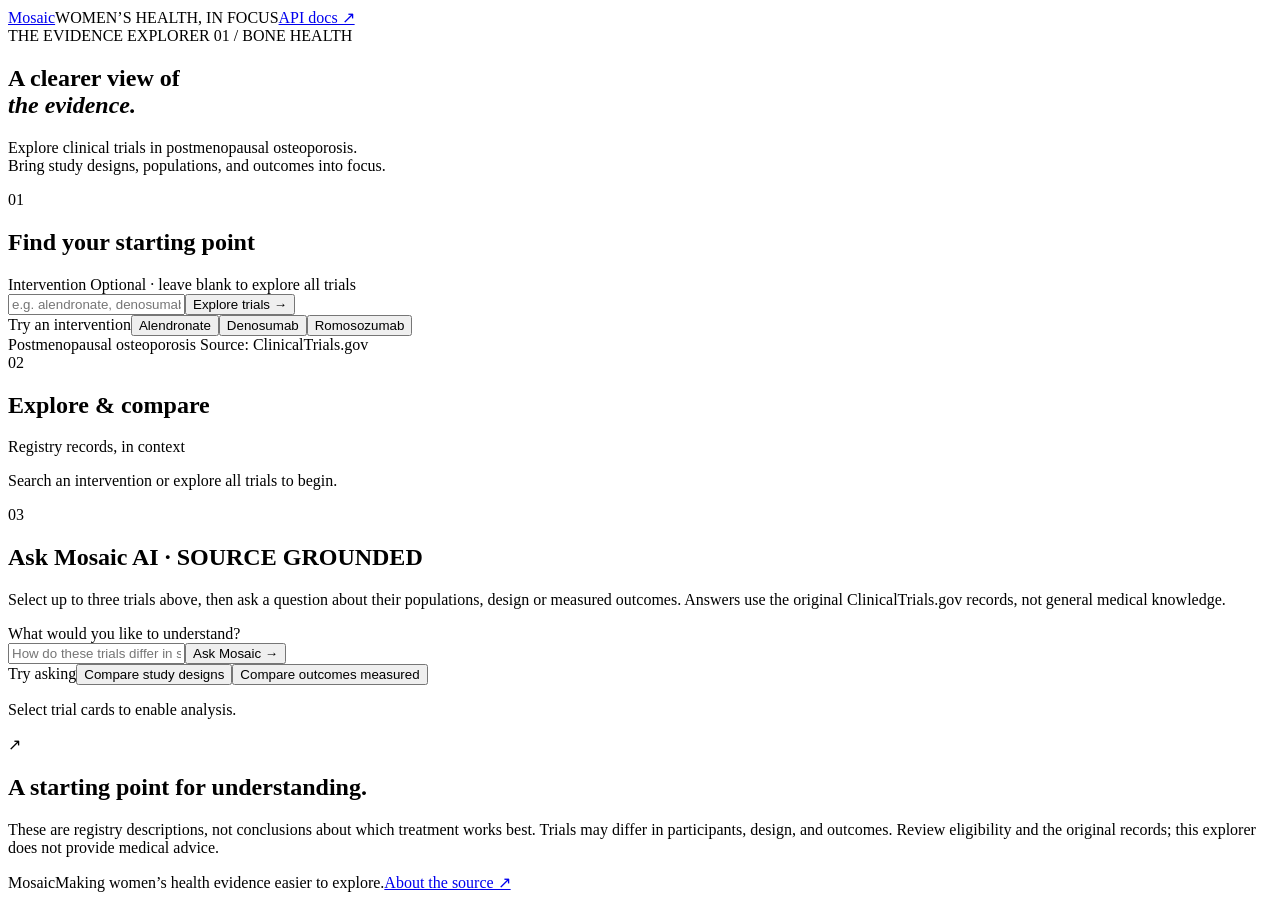
==== app/static/index.html @ 0501c287 "Connect grounded AI analysis in app/static/index.html" ====
<!doctype html>
<html lang="en">
<head>
<meta charset="utf-8"><meta name="viewport" content="width=device-width,initial-scale=1">
<title>Mosaic · Evidence explorer</title>
<link rel="stylesheet" href="/static/styles.css?v=3">
<script src="/static/app.js?v=3" defer></script>
</head>
<body>
<header><a class="brand" href="/" aria-label="Mosaic home"><span class="mark" aria-hidden="true"><i></i><i></i><i></i><i></i></span>Mosaic</a><span class="header-note">WOMEN’S HEALTH, IN FOCUS</span><a class="docs" href="/docs">API docs ↗</a></header>
<main>
<section class="intro"><div class="eyebrow">THE EVIDENCE EXPLORER <span>01 / BONE HEALTH</span></div><h1>A clearer view of<br><em>the evidence.</em></h1><p>Explore clinical trials in postmenopausal osteoporosis.<br class="desktop"> Bring study designs, populations, and outcomes into focus.</p></section>
<section class="search-panel" aria-labelledby="search-title"><div><span class="section-number">01</span><h2 id="search-title">Find your starting point</h2></div><form id="search-form"><label for="intervention">Intervention <span>Optional · leave blank to explore all trials</span></label><div class="search-row"><input id="intervention" name="intervention" maxlength="200" placeholder="e.g. alendronate, denosumab" autocomplete="off"><button type="submit" id="search-button">Explore trials <span aria-hidden="true">→</span></button></div></form><div class="suggestions"><span>Try an intervention</span><button type="button" data-query="alendronate">Alendronate</button><button type="button" data-query="denosumab">Denosumab</button><button type="button" data-query="romosozumab">Romosozumab</button></div><div class="scope"><span class="dot"></span>Postmenopausal osteoporosis <span>Source: ClinicalTrials.gov</span></div></section>
<section class="workspace" aria-labelledby="results-title"><div class="section-top"><div><span class="section-number">02</span><h2 id="results-title">Explore & compare</h2></div><span class="subtle">Registry records, in context</span></div><p id="status" role="status" aria-live="polite">Search an intervention or explore all trials to begin.</p><p id="error" role="alert" hidden></p><div id="results" class="results" aria-busy="false"></div><button id="load-more" class="secondary" hidden>Load more trials</button></section>
<section class="ai-panel" aria-labelledby="ask-title">
<div class="section-top"><div><span class="section-number">03</span><h2 id="ask-title">Ask Mosaic <span class="ai-label">AI · SOURCE GROUNDED</span></h2></div></div>
<p class="subtle">Select up to three trials above, then ask a question about their populations, design or measured outcomes. Answers use the original ClinicalTrials.gov records, not general medical knowledge.</p>
<form id="ai-form"><label for="ai-question">What would you like to understand?</label>
<div class="ai-input-row"><input id="ai-question" minlength="8" maxlength="500" placeholder="How do these trials differ in study design?" required><button type="submit" id="ai-submit">Ask Mosaic →</button></div></form>
<div class="ai-prompts"><span>Try asking</span><button type="button" data-ai-prompt="How do the selected trials differ in design and enrollment?">Compare study designs</button><button type="button" data-ai-prompt="What primary outcomes are measured, and over what time frames?">Compare outcomes measured</button></div>
<p id="ai-message" class="subtle" role="status" aria-live="polite">Select trial cards to enable analysis.</p>
<div id="ai-answer" class="ai-answer" hidden><h3>Evidence-grounded answer</h3><p id="ai-answer-text"></p><div id="ai-sources"></div><p class="ai-disclaimer">AI-generated registry interpretation; not treatment advice, independently verified clinical evidence, or a systematic review.</p></div>
</section>
<section id="comparison" hidden aria-labelledby="compare-title"><div class="section-top"><div><span class="section-number">04</span><h2 id="compare-title">Side by side</h2></div><button id="clear" class="text-button">Clear selection</button></div><p class="subtle">Read across to inspect differences. Selection order is not a ranking.</p><div class="table-scroll" tabindex="0" role="region" aria-label="Trial comparison table"><table id="comparison-table"></table></div></section>
<aside class="evidence-note"><span aria-hidden="true">↗</span><div><h2>A starting point for understanding.</h2><p>These are registry descriptions, not conclusions about which treatment works best. Trials may differ in participants, design, and outcomes. Review eligibility and the original records; this explorer does not provide medical advice.</p></div></aside>
</main><footer><span class="brand-small">Mosaic</span><span>Making women’s health evidence easier to explore.</span><a href="https://clinicaltrials.gov" target="_blank" rel="noopener noreferrer">About the source ↗</a></footer>
</body></html>
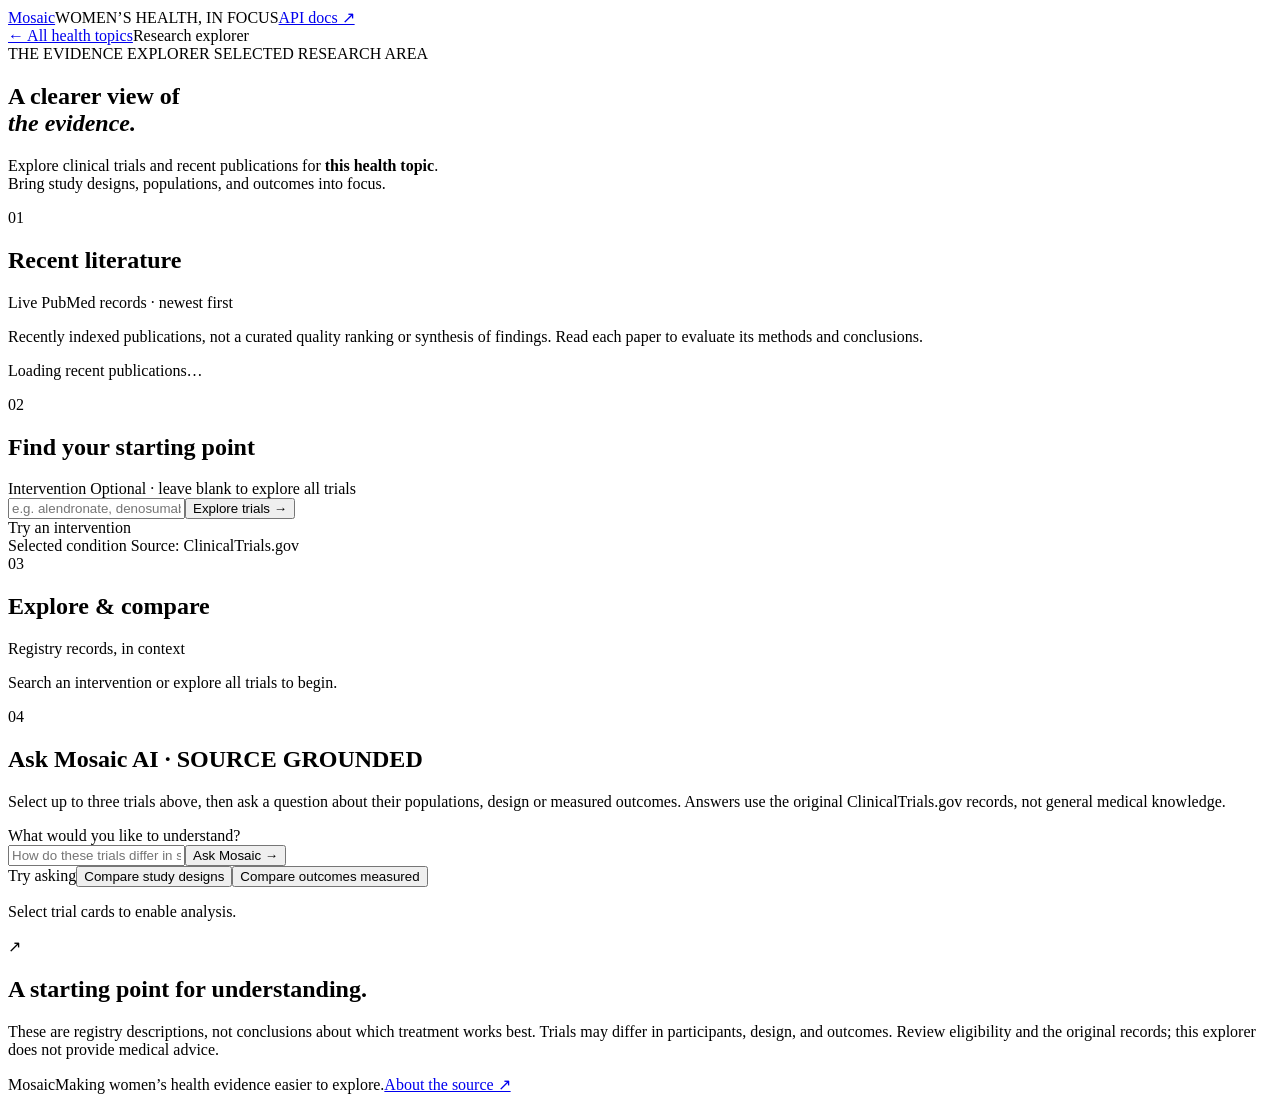
==== commit ae615ac0: "Add live PubMed literature section and reusable topic explorer shell" ====
--- a/app/static/index.html
+++ b/app/static/index.html
@@ -2,18 +2,18 @@
 <html lang="en">
 <head>
 <meta charset="utf-8"><meta name="viewport" content="width=device-width,initial-scale=1">
-<title>Mosaic · Evidence explorer</title>
-<link rel="stylesheet" href="/static/styles.css?v=3">
-<script src="/static/app.js?v=3" defer></script>
+<title>Mosaic · Research explorer</title>
+<link rel="stylesheet" href="/static/styles.css?v=4">
+<script src="/static/app.js?v=4" defer></script>
 </head>
 <body>
 <header><a class="brand" href="/" aria-label="Mosaic home"><span class="mark" aria-hidden="true"><i></i><i></i><i></i><i></i></span>Mosaic</a><span class="header-note">WOMEN’S HEALTH, IN FOCUS</span><a class="docs" href="/docs">API docs ↗</a></header>
-<main>
-<section class="intro"><div class="eyebrow">THE EVIDENCE EXPLORER <span>01 / BONE HEALTH</span></div><h1>A clearer view of<br><em>the evidence.</em></h1><p>Explore clinical trials in postmenopausal osteoporosis.<br class="desktop"> Bring study designs, populations, and outcomes into focus.</p></section>
-<section class="search-panel" aria-labelledby="search-title"><div><span class="section-number">01</span><h2 id="search-title">Find your starting point</h2></div><form id="search-form"><label for="intervention">Intervention <span>Optional · leave blank to explore all trials</span></label><div class="search-row"><input id="intervention" name="intervention" maxlength="200" placeholder="e.g. alendronate, denosumab" autocomplete="off"><button type="submit" id="search-button">Explore trials <span aria-hidden="true">→</span></button></div></form><div class="suggestions"><span>Try an intervention</span><button type="button" data-query="alendronate">Alendronate</button><button type="button" data-query="denosumab">Denosumab</button><button type="button" data-query="romosozumab">Romosozumab</button></div><div class="scope"><span class="dot"></span>Postmenopausal osteoporosis <span>Source: ClinicalTrials.gov</span></div></section>
-<section class="workspace" aria-labelledby="results-title"><div class="section-top"><div><span class="section-number">02</span><h2 id="results-title">Explore & compare</h2></div><span class="subtle">Registry records, in context</span></div><p id="status" role="status" aria-live="polite">Search an intervention or explore all trials to begin.</p><p id="error" role="alert" hidden></p><div id="results" class="results" aria-busy="false"></div><button id="load-more" class="secondary" hidden>Load more trials</button></section>
+<main><nav class="crumb"><a href="/">← All health topics</a><span id="topic-crumb">Research explorer</span></nav>
+<section class="intro"><div class="eyebrow">THE EVIDENCE EXPLORER <span id="topic-label">SELECTED RESEARCH AREA</span></div><h1>A clearer view of<br><em>the evidence.</em></h1><p>Explore clinical trials and recent publications for <strong id="topic-description">this health topic</strong>.<br class="desktop"> Bring study designs, populations, and outcomes into focus.</p></section>
+<section class="literature-panel" aria-labelledby="literature-title"><div class="section-top"><div><span class="section-number">01</span><h2 id="literature-title">Recent literature</h2></div><span class="subtle">Live PubMed records · newest first</span></div><p class="subtle">Recently indexed publications, not a curated quality ranking or synthesis of findings. Read each paper to evaluate its methods and conclusions.</p><p id="literature-status" role="status" aria-live="polite">Loading recent publications…</p><div id="literature-list" class="literature-list"></div></section><section class="search-panel" aria-labelledby="search-title"><div><span class="section-number">02</span><h2 id="search-title">Find your starting point</h2></div><form id="search-form"><label for="intervention">Intervention <span>Optional · leave blank to explore all trials</span></label><div class="search-row"><input id="intervention" name="intervention" maxlength="200" placeholder="e.g. alendronate, denosumab" autocomplete="off"><button type="submit" id="search-button">Explore trials <span aria-hidden="true">→</span></button></div></form><div class="suggestions"><span>Try an intervention</span><span id="topic-suggestions"></span></div><div class="scope"><span class="dot"></span><span id="scope-condition">Selected condition</span> <span>Source: ClinicalTrials.gov</span></div></section>
+<section class="workspace" aria-labelledby="results-title"><div class="section-top"><div><span class="section-number">03</span><h2 id="results-title">Explore & compare</h2></div><span class="subtle">Registry records, in context</span></div><p id="status" role="status" aria-live="polite">Search an intervention or explore all trials to begin.</p><p id="error" role="alert" hidden></p><div id="results" class="results" aria-busy="false"></div><button id="load-more" class="secondary" hidden>Load more trials</button></section>
 <section class="ai-panel" aria-labelledby="ask-title">
-<div class="section-top"><div><span class="section-number">03</span><h2 id="ask-title">Ask Mosaic <span class="ai-label">AI · SOURCE GROUNDED</span></h2></div></div>
+<div class="section-top"><div><span class="section-number">04</span><h2 id="ask-title">Ask Mosaic <span class="ai-label">AI · SOURCE GROUNDED</span></h2></div></div>
 <p class="subtle">Select up to three trials above, then ask a question about their populations, design or measured outcomes. Answers use the original ClinicalTrials.gov records, not general medical knowledge.</p>
 <form id="ai-form"><label for="ai-question">What would you like to understand?</label>
 <div class="ai-input-row"><input id="ai-question" minlength="8" maxlength="500" placeholder="How do these trials differ in study design?" required><button type="submit" id="ai-submit">Ask Mosaic →</button></div></form>
@@ -21,7 +21,7 @@
 <p id="ai-message" class="subtle" role="status" aria-live="polite">Select trial cards to enable analysis.</p>
 <div id="ai-answer" class="ai-answer" hidden><h3>Evidence-grounded answer</h3><p id="ai-answer-text"></p><div id="ai-sources"></div><p class="ai-disclaimer">AI-generated registry interpretation; not treatment advice, independently verified clinical evidence, or a systematic review.</p></div>
 </section>
-<section id="comparison" hidden aria-labelledby="compare-title"><div class="section-top"><div><span class="section-number">04</span><h2 id="compare-title">Side by side</h2></div><button id="clear" class="text-button">Clear selection</button></div><p class="subtle">Read across to inspect differences. Selection order is not a ranking.</p><div class="table-scroll" tabindex="0" role="region" aria-label="Trial comparison table"><table id="comparison-table"></table></div></section>
+<section id="comparison" hidden aria-labelledby="compare-title"><div class="section-top"><div><span class="section-number">05</span><h2 id="compare-title">Side by side</h2></div><button id="clear" class="text-button">Clear selection</button></div><p class="subtle">Read across to inspect differences. Selection order is not a ranking.</p><div class="table-scroll" tabindex="0" role="region" aria-label="Trial comparison table"><table id="comparison-table"></table></div></section>
 <aside class="evidence-note"><span aria-hidden="true">↗</span><div><h2>A starting point for understanding.</h2><p>These are registry descriptions, not conclusions about which treatment works best. Trials may differ in participants, design, and outcomes. Review eligibility and the original records; this explorer does not provide medical advice.</p></div></aside>
 </main><footer><span class="brand-small">Mosaic</span><span>Making women’s health evidence easier to explore.</span><a href="https://clinicaltrials.gov" target="_blank" rel="noopener noreferrer">About the source ↗</a></footer>
 </body></html>
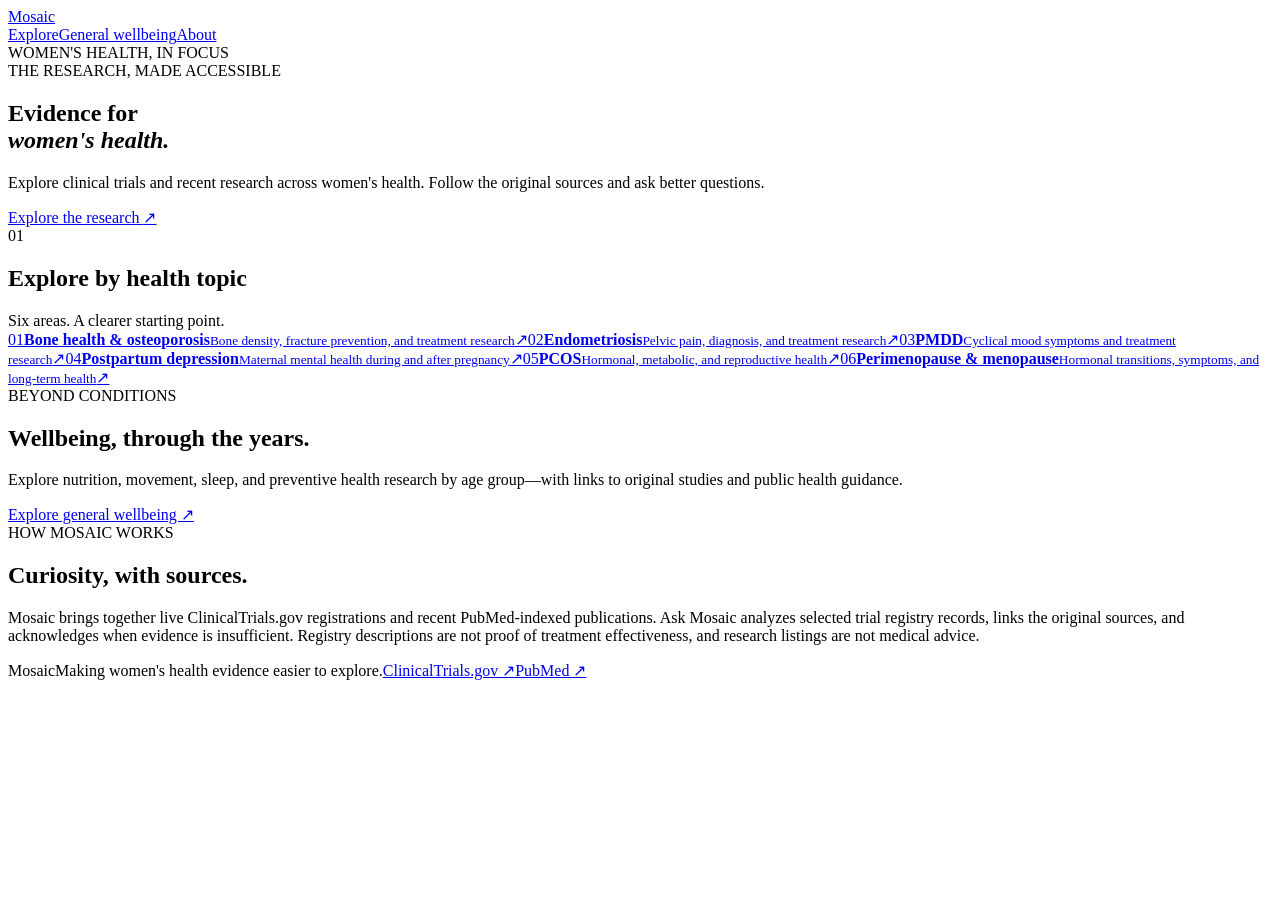
==== commit 49e7688b: "Build editorial six-topic women's health landing page" ====
--- a/app/static/index.html
+++ b/app/static/index.html
@@ -1,27 +1 @@
-<!doctype html>
-<html lang="en">
-<head>
-<meta charset="utf-8"><meta name="viewport" content="width=device-width,initial-scale=1">
-<title>Mosaic · Research explorer</title>
-<link rel="stylesheet" href="/static/styles.css?v=4">
-<script src="/static/app.js?v=4" defer></script>
-</head>
-<body>
-<header><a class="brand" href="/" aria-label="Mosaic home"><span class="mark" aria-hidden="true"><i></i><i></i><i></i><i></i></span>Mosaic</a><span class="header-note">WOMEN’S HEALTH, IN FOCUS</span><a class="docs" href="/docs">API docs ↗</a></header>
-<main><nav class="crumb"><a href="/">← All health topics</a><span id="topic-crumb">Research explorer</span></nav>
-<section class="intro"><div class="eyebrow">THE EVIDENCE EXPLORER <span id="topic-label">SELECTED RESEARCH AREA</span></div><h1>A clearer view of<br><em>the evidence.</em></h1><p>Explore clinical trials and recent publications for <strong id="topic-description">this health topic</strong>.<br class="desktop"> Bring study designs, populations, and outcomes into focus.</p></section>
-<section class="literature-panel" aria-labelledby="literature-title"><div class="section-top"><div><span class="section-number">01</span><h2 id="literature-title">Recent literature</h2></div><span class="subtle">Live PubMed records · newest first</span></div><p class="subtle">Recently indexed publications, not a curated quality ranking or synthesis of findings. Read each paper to evaluate its methods and conclusions.</p><p id="literature-status" role="status" aria-live="polite">Loading recent publications…</p><div id="literature-list" class="literature-list"></div></section><section class="search-panel" aria-labelledby="search-title"><div><span class="section-number">02</span><h2 id="search-title">Find your starting point</h2></div><form id="search-form"><label for="intervention">Intervention <span>Optional · leave blank to explore all trials</span></label><div class="search-row"><input id="intervention" name="intervention" maxlength="200" placeholder="e.g. alendronate, denosumab" autocomplete="off"><button type="submit" id="search-button">Explore trials <span aria-hidden="true">→</span></button></div></form><div class="suggestions"><span>Try an intervention</span><span id="topic-suggestions"></span></div><div class="scope"><span class="dot"></span><span id="scope-condition">Selected condition</span> <span>Source: ClinicalTrials.gov</span></div></section>
-<section class="workspace" aria-labelledby="results-title"><div class="section-top"><div><span class="section-number">03</span><h2 id="results-title">Explore & compare</h2></div><span class="subtle">Registry records, in context</span></div><p id="status" role="status" aria-live="polite">Search an intervention or explore all trials to begin.</p><p id="error" role="alert" hidden></p><div id="results" class="results" aria-busy="false"></div><button id="load-more" class="secondary" hidden>Load more trials</button></section>
-<section class="ai-panel" aria-labelledby="ask-title">
-<div class="section-top"><div><span class="section-number">04</span><h2 id="ask-title">Ask Mosaic <span class="ai-label">AI · SOURCE GROUNDED</span></h2></div></div>
-<p class="subtle">Select up to three trials above, then ask a question about their populations, design or measured outcomes. Answers use the original ClinicalTrials.gov records, not general medical knowledge.</p>
-<form id="ai-form"><label for="ai-question">What would you like to understand?</label>
-<div class="ai-input-row"><input id="ai-question" minlength="8" maxlength="500" placeholder="How do these trials differ in study design?" required><button type="submit" id="ai-submit">Ask Mosaic →</button></div></form>
-<div class="ai-prompts"><span>Try asking</span><button type="button" data-ai-prompt="How do the selected trials differ in design and enrollment?">Compare study designs</button><button type="button" data-ai-prompt="What primary outcomes are measured, and over what time frames?">Compare outcomes measured</button></div>
-<p id="ai-message" class="subtle" role="status" aria-live="polite">Select trial cards to enable analysis.</p>
-<div id="ai-answer" class="ai-answer" hidden><h3>Evidence-grounded answer</h3><p id="ai-answer-text"></p><div id="ai-sources"></div><p class="ai-disclaimer">AI-generated registry interpretation; not treatment advice, independently verified clinical evidence, or a systematic review.</p></div>
-</section>
-<section id="comparison" hidden aria-labelledby="compare-title"><div class="section-top"><div><span class="section-number">05</span><h2 id="compare-title">Side by side</h2></div><button id="clear" class="text-button">Clear selection</button></div><p class="subtle">Read across to inspect differences. Selection order is not a ranking.</p><div class="table-scroll" tabindex="0" role="region" aria-label="Trial comparison table"><table id="comparison-table"></table></div></section>
-<aside class="evidence-note"><span aria-hidden="true">↗</span><div><h2>A starting point for understanding.</h2><p>These are registry descriptions, not conclusions about which treatment works best. Trials may differ in participants, design, and outcomes. Review eligibility and the original records; this explorer does not provide medical advice.</p></div></aside>
-</main><footer><span class="brand-small">Mosaic</span><span>Making women’s health evidence easier to explore.</span><a href="https://clinicaltrials.gov" target="_blank" rel="noopener noreferrer">About the source ↗</a></footer>
-</body></html>
+<!doctype html><html lang="en"><head><meta charset="utf-8"><meta name="viewport" content="width=device-width,initial-scale=1"><title>Mosaic · Women's health evidence</title><link rel="stylesheet" href="/static/styles.css?v=5"><link rel="stylesheet" href="/static/hub.css?v=5"></head><body class="hub-page"><header><a class="brand" href="/" aria-label="Mosaic home">Mosaic</a><nav aria-label="Main navigation"><a href="#explore">Explore</a><a href="/wellbeing">General wellbeing</a><a href="#about">About</a></nav><span class="header-note">WOMEN'S HEALTH, IN FOCUS</span></header><main class="hub-main"><section class="hub-hero"><span class="kicker">THE RESEARCH, MADE ACCESSIBLE</span><h1>Evidence for<br><em>women's health.</em></h1><p>Explore clinical trials and recent research across women's health. Follow the original sources and ask better questions.</p><a class="hero-link" href="#explore">Explore the research <span aria-hidden="true">↗</span></a></section><section id="explore" class="hub-topics"><div class="section-top"><div><span class="section-number">01</span><h2>Explore by health topic</h2></div><span class="subtle">Six areas. A clearer starting point.</span></div><div class="topic-grid"><a class="topic-tile sage" href="/explore/bone-health"><span class="tile-art"><span class="tile-number">01</span><span class="art-lines"></span></span><span class="tile-copy"><strong>Bone health & osteoporosis</strong><small>Bone density, fracture prevention, and treatment research</small><span class="tile-arrow">↗</span></span></a><a class="topic-tile coral" href="/explore/endometriosis"><span class="tile-art"><span class="tile-number">02</span><span class="art-lines"></span></span><span class="tile-copy"><strong>Endometriosis</strong><small>Pelvic pain, diagnosis, and treatment research</small><span class="tile-arrow">↗</span></span></a><a class="topic-tile lilac" href="/explore/pmdd"><span class="tile-art"><span class="tile-number">03</span><span class="art-lines"></span></span><span class="tile-copy"><strong>PMDD</strong><small>Cyclical mood symptoms and treatment research</small><span class="tile-arrow">↗</span></span></a><a class="topic-tile blue" href="/explore/postpartum-depression"><span class="tile-art"><span class="tile-number">04</span><span class="art-lines"></span></span><span class="tile-copy"><strong>Postpartum depression</strong><small>Maternal mental health during and after pregnancy</small><span class="tile-arrow">↗</span></span></a><a class="topic-tile mint" href="/explore/pcos"><span class="tile-art"><span class="tile-number">05</span><span class="art-lines"></span></span><span class="tile-copy"><strong>PCOS</strong><small>Hormonal, metabolic, and reproductive health</small><span class="tile-arrow">↗</span></span></a><a class="topic-tile gold" href="/explore/menopause"><span class="tile-art"><span class="tile-number">06</span><span class="art-lines"></span></span><span class="tile-copy"><strong>Perimenopause & menopause</strong><small>Hormonal transitions, symptoms, and long-term health</small><span class="tile-arrow">↗</span></span></a></div></section><section class="wellbeing-feature"><span class="kicker">BEYOND CONDITIONS</span><h2>Wellbeing, through the years.</h2><p>Explore nutrition, movement, sleep, and preventive health research by age group—with links to original studies and public health guidance.</p><a class="hero-link" href="/wellbeing">Explore general wellbeing ↗</a></section><section id="about" class="hub-about"><span class="kicker">HOW MOSAIC WORKS</span><h2>Curiosity, with sources.</h2><p>Mosaic brings together live ClinicalTrials.gov registrations and recent PubMed-indexed publications. Ask Mosaic analyzes selected trial registry records, links the original sources, and acknowledges when evidence is insufficient. Registry descriptions are not proof of treatment effectiveness, and research listings are not medical advice.</p></section></main><footer><span class="brand-small">Mosaic</span><span>Making women's health evidence easier to explore.</span><a href="https://clinicaltrials.gov" target="_blank" rel="noopener noreferrer">ClinicalTrials.gov ↗</a><a href="https://pubmed.ncbi.nlm.nih.gov" target="_blank" rel="noopener noreferrer">PubMed ↗</a></footer></body></html>
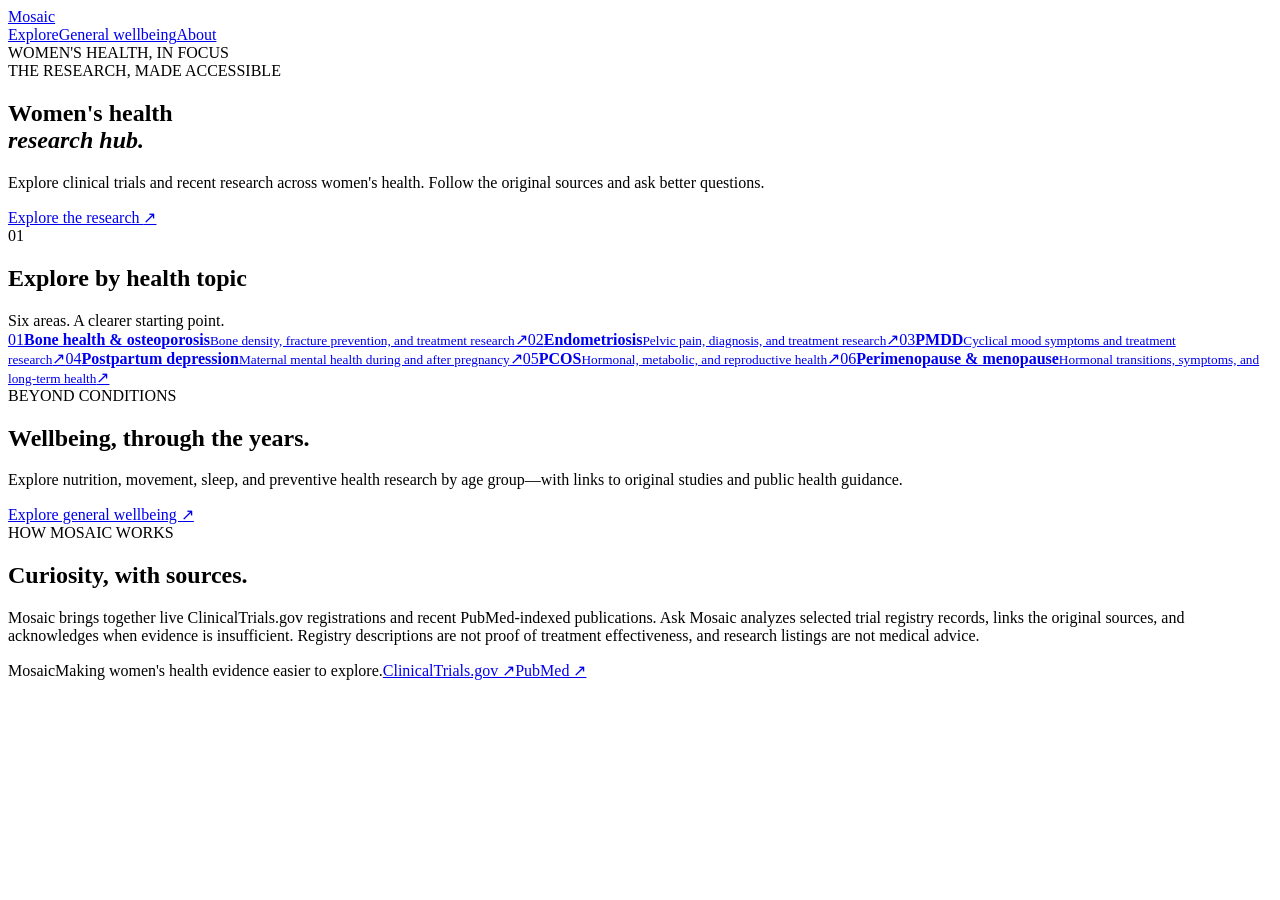
==== commit 95144ae9: "Update Mosaic homepage headline to Women's Health Research Hub" ====
--- a/app/static/index.html
+++ b/app/static/index.html
@@ -1 +1 @@
-<!doctype html><html lang="en"><head><meta charset="utf-8"><meta name="viewport" content="width=device-width,initial-scale=1"><title>Mosaic · Women's health evidence</title><link rel="stylesheet" href="/static/styles.css?v=5"><link rel="stylesheet" href="/static/hub.css?v=5"></head><body class="hub-page"><header><a class="brand" href="/" aria-label="Mosaic home">Mosaic</a><nav aria-label="Main navigation"><a href="#explore">Explore</a><a href="/wellbeing">General wellbeing</a><a href="#about">About</a></nav><span class="header-note">WOMEN'S HEALTH, IN FOCUS</span></header><main class="hub-main"><section class="hub-hero"><span class="kicker">THE RESEARCH, MADE ACCESSIBLE</span><h1>Evidence for<br><em>women's health.</em></h1><p>Explore clinical trials and recent research across women's health. Follow the original sources and ask better questions.</p><a class="hero-link" href="#explore">Explore the research <span aria-hidden="true">↗</span></a></section><section id="explore" class="hub-topics"><div class="section-top"><div><span class="section-number">01</span><h2>Explore by health topic</h2></div><span class="subtle">Six areas. A clearer starting point.</span></div><div class="topic-grid"><a class="topic-tile sage" href="/explore/bone-health"><span class="tile-art"><span class="tile-number">01</span><span class="art-lines"></span></span><span class="tile-copy"><strong>Bone health & osteoporosis</strong><small>Bone density, fracture prevention, and treatment research</small><span class="tile-arrow">↗</span></span></a><a class="topic-tile coral" href="/explore/endometriosis"><span class="tile-art"><span class="tile-number">02</span><span class="art-lines"></span></span><span class="tile-copy"><strong>Endometriosis</strong><small>Pelvic pain, diagnosis, and treatment research</small><span class="tile-arrow">↗</span></span></a><a class="topic-tile lilac" href="/explore/pmdd"><span class="tile-art"><span class="tile-number">03</span><span class="art-lines"></span></span><span class="tile-copy"><strong>PMDD</strong><small>Cyclical mood symptoms and treatment research</small><span class="tile-arrow">↗</span></span></a><a class="topic-tile blue" href="/explore/postpartum-depression"><span class="tile-art"><span class="tile-number">04</span><span class="art-lines"></span></span><span class="tile-copy"><strong>Postpartum depression</strong><small>Maternal mental health during and after pregnancy</small><span class="tile-arrow">↗</span></span></a><a class="topic-tile mint" href="/explore/pcos"><span class="tile-art"><span class="tile-number">05</span><span class="art-lines"></span></span><span class="tile-copy"><strong>PCOS</strong><small>Hormonal, metabolic, and reproductive health</small><span class="tile-arrow">↗</span></span></a><a class="topic-tile gold" href="/explore/menopause"><span class="tile-art"><span class="tile-number">06</span><span class="art-lines"></span></span><span class="tile-copy"><strong>Perimenopause & menopause</strong><small>Hormonal transitions, symptoms, and long-term health</small><span class="tile-arrow">↗</span></span></a></div></section><section class="wellbeing-feature"><span class="kicker">BEYOND CONDITIONS</span><h2>Wellbeing, through the years.</h2><p>Explore nutrition, movement, sleep, and preventive health research by age group—with links to original studies and public health guidance.</p><a class="hero-link" href="/wellbeing">Explore general wellbeing ↗</a></section><section id="about" class="hub-about"><span class="kicker">HOW MOSAIC WORKS</span><h2>Curiosity, with sources.</h2><p>Mosaic brings together live ClinicalTrials.gov registrations and recent PubMed-indexed publications. Ask Mosaic analyzes selected trial registry records, links the original sources, and acknowledges when evidence is insufficient. Registry descriptions are not proof of treatment effectiveness, and research listings are not medical advice.</p></section></main><footer><span class="brand-small">Mosaic</span><span>Making women's health evidence easier to explore.</span><a href="https://clinicaltrials.gov" target="_blank" rel="noopener noreferrer">ClinicalTrials.gov ↗</a><a href="https://pubmed.ncbi.nlm.nih.gov" target="_blank" rel="noopener noreferrer">PubMed ↗</a></footer></body></html>+<!doctype html><html lang="en"><head><meta charset="utf-8"><meta name="viewport" content="width=device-width,initial-scale=1"><title>Mosaic · Women's Health Research Hub</title><link rel="stylesheet" href="/static/styles.css?v=5"><link rel="stylesheet" href="/static/hub.css?v=5"></head><body class="hub-page"><header><a class="brand" href="/" aria-label="Mosaic home">Mosaic</a><nav aria-label="Main navigation"><a href="#explore">Explore</a><a href="/wellbeing">General wellbeing</a><a href="#about">About</a></nav><span class="header-note">WOMEN'S HEALTH, IN FOCUS</span></header><main class="hub-main"><section class="hub-hero"><span class="kicker">THE RESEARCH, MADE ACCESSIBLE</span><h1>Women's health<br><em>research hub.</em></h1><p>Explore clinical trials and recent research across women's health. Follow the original sources and ask better questions.</p><a class="hero-link" href="#explore">Explore the research <span aria-hidden="true">↗</span></a></section><section id="explore" class="hub-topics"><div class="section-top"><div><span class="section-number">01</span><h2>Explore by health topic</h2></div><span class="subtle">Six areas. A clearer starting point.</span></div><div class="topic-grid"><a class="topic-tile sage" href="/explore/bone-health"><span class="tile-art"><span class="tile-number">01</span><span class="art-lines"></span></span><span class="tile-copy"><strong>Bone health & osteoporosis</strong><small>Bone density, fracture prevention, and treatment research</small><span class="tile-arrow">↗</span></span></a><a class="topic-tile coral" href="/explore/endometriosis"><span class="tile-art"><span class="tile-number">02</span><span class="art-lines"></span></span><span class="tile-copy"><strong>Endometriosis</strong><small>Pelvic pain, diagnosis, and treatment research</small><span class="tile-arrow">↗</span></span></a><a class="topic-tile lilac" href="/explore/pmdd"><span class="tile-art"><span class="tile-number">03</span><span class="art-lines"></span></span><span class="tile-copy"><strong>PMDD</strong><small>Cyclical mood symptoms and treatment research</small><span class="tile-arrow">↗</span></span></a><a class="topic-tile blue" href="/explore/postpartum-depression"><span class="tile-art"><span class="tile-number">04</span><span class="art-lines"></span></span><span class="tile-copy"><strong>Postpartum depression</strong><small>Maternal mental health during and after pregnancy</small><span class="tile-arrow">↗</span></span></a><a class="topic-tile mint" href="/explore/pcos"><span class="tile-art"><span class="tile-number">05</span><span class="art-lines"></span></span><span class="tile-copy"><strong>PCOS</strong><small>Hormonal, metabolic, and reproductive health</small><span class="tile-arrow">↗</span></span></a><a class="topic-tile gold" href="/explore/menopause"><span class="tile-art"><span class="tile-number">06</span><span class="art-lines"></span></span><span class="tile-copy"><strong>Perimenopause & menopause</strong><small>Hormonal transitions, symptoms, and long-term health</small><span class="tile-arrow">↗</span></span></a></div></section><section class="wellbeing-feature"><span class="kicker">BEYOND CONDITIONS</span><h2>Wellbeing, through the years.</h2><p>Explore nutrition, movement, sleep, and preventive health research by age group—with links to original studies and public health guidance.</p><a class="hero-link" href="/wellbeing">Explore general wellbeing ↗</a></section><section id="about" class="hub-about"><span class="kicker">HOW MOSAIC WORKS</span><h2>Curiosity, with sources.</h2><p>Mosaic brings together live ClinicalTrials.gov registrations and recent PubMed-indexed publications. Ask Mosaic analyzes selected trial registry records, links the original sources, and acknowledges when evidence is insufficient. Registry descriptions are not proof of treatment effectiveness, and research listings are not medical advice.</p></section></main><footer><span class="brand-small">Mosaic</span><span>Making women's health evidence easier to explore.</span><a href="https://clinicaltrials.gov" target="_blank" rel="noopener noreferrer">ClinicalTrials.gov ↗</a><a href="https://pubmed.ncbi.nlm.nih.gov" target="_blank" rel="noopener noreferrer">PubMed ↗</a></footer></body></html>
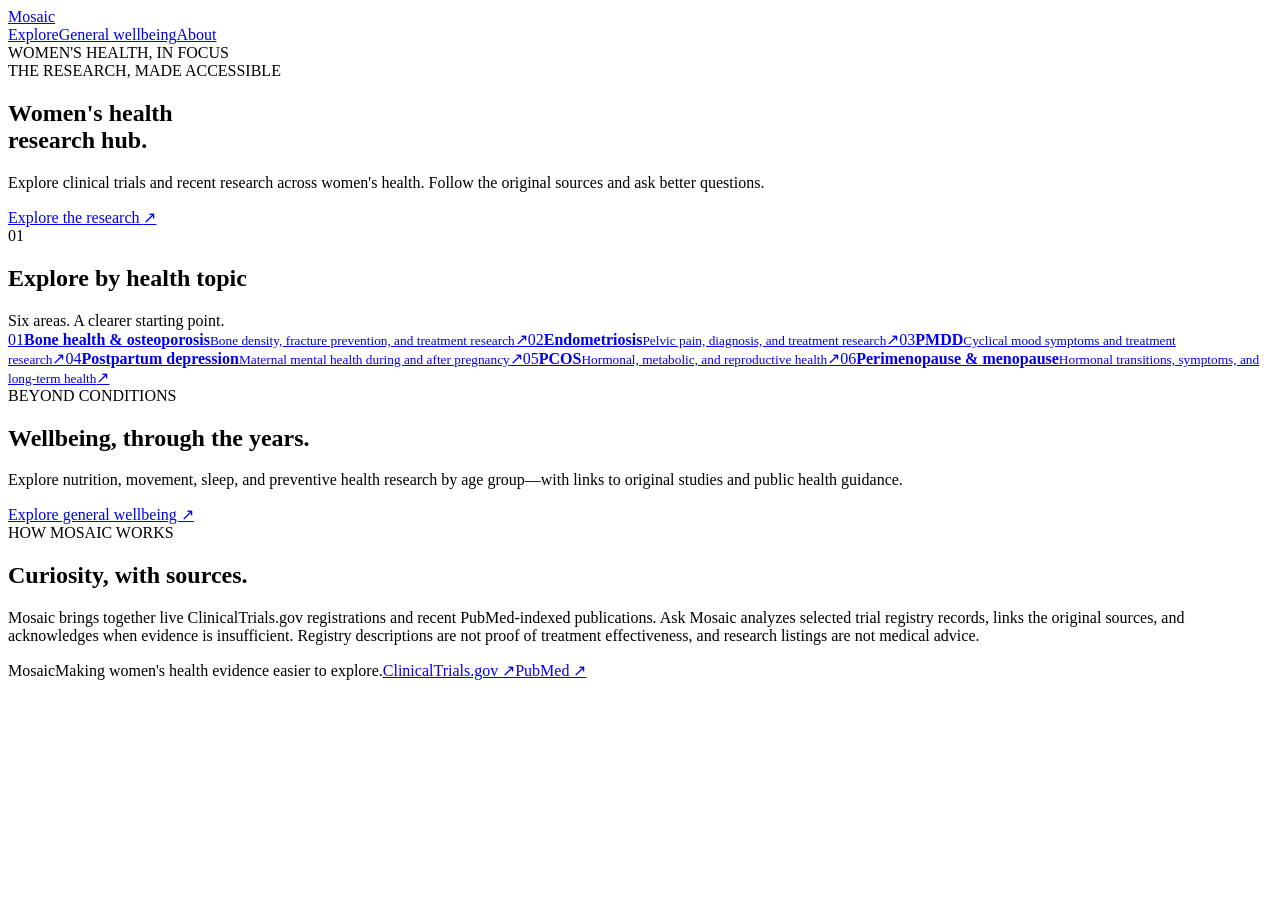
==== commit c52876dd: "Remove italics from homepage research hub headline" ====
--- a/app/static/index.html
+++ b/app/static/index.html
@@ -1 +1 @@
-<!doctype html><html lang="en"><head><meta charset="utf-8"><meta name="viewport" content="width=device-width,initial-scale=1"><title>Mosaic · Women's Health Research Hub</title><link rel="stylesheet" href="/static/styles.css?v=5"><link rel="stylesheet" href="/static/hub.css?v=5"></head><body class="hub-page"><header><a class="brand" href="/" aria-label="Mosaic home">Mosaic</a><nav aria-label="Main navigation"><a href="#explore">Explore</a><a href="/wellbeing">General wellbeing</a><a href="#about">About</a></nav><span class="header-note">WOMEN'S HEALTH, IN FOCUS</span></header><main class="hub-main"><section class="hub-hero"><span class="kicker">THE RESEARCH, MADE ACCESSIBLE</span><h1>Women's health<br><em>research hub.</em></h1><p>Explore clinical trials and recent research across women's health. Follow the original sources and ask better questions.</p><a class="hero-link" href="#explore">Explore the research <span aria-hidden="true">↗</span></a></section><section id="explore" class="hub-topics"><div class="section-top"><div><span class="section-number">01</span><h2>Explore by health topic</h2></div><span class="subtle">Six areas. A clearer starting point.</span></div><div class="topic-grid"><a class="topic-tile sage" href="/explore/bone-health"><span class="tile-art"><span class="tile-number">01</span><span class="art-lines"></span></span><span class="tile-copy"><strong>Bone health & osteoporosis</strong><small>Bone density, fracture prevention, and treatment research</small><span class="tile-arrow">↗</span></span></a><a class="topic-tile coral" href="/explore/endometriosis"><span class="tile-art"><span class="tile-number">02</span><span class="art-lines"></span></span><span class="tile-copy"><strong>Endometriosis</strong><small>Pelvic pain, diagnosis, and treatment research</small><span class="tile-arrow">↗</span></span></a><a class="topic-tile lilac" href="/explore/pmdd"><span class="tile-art"><span class="tile-number">03</span><span class="art-lines"></span></span><span class="tile-copy"><strong>PMDD</strong><small>Cyclical mood symptoms and treatment research</small><span class="tile-arrow">↗</span></span></a><a class="topic-tile blue" href="/explore/postpartum-depression"><span class="tile-art"><span class="tile-number">04</span><span class="art-lines"></span></span><span class="tile-copy"><strong>Postpartum depression</strong><small>Maternal mental health during and after pregnancy</small><span class="tile-arrow">↗</span></span></a><a class="topic-tile mint" href="/explore/pcos"><span class="tile-art"><span class="tile-number">05</span><span class="art-lines"></span></span><span class="tile-copy"><strong>PCOS</strong><small>Hormonal, metabolic, and reproductive health</small><span class="tile-arrow">↗</span></span></a><a class="topic-tile gold" href="/explore/menopause"><span class="tile-art"><span class="tile-number">06</span><span class="art-lines"></span></span><span class="tile-copy"><strong>Perimenopause & menopause</strong><small>Hormonal transitions, symptoms, and long-term health</small><span class="tile-arrow">↗</span></span></a></div></section><section class="wellbeing-feature"><span class="kicker">BEYOND CONDITIONS</span><h2>Wellbeing, through the years.</h2><p>Explore nutrition, movement, sleep, and preventive health research by age group—with links to original studies and public health guidance.</p><a class="hero-link" href="/wellbeing">Explore general wellbeing ↗</a></section><section id="about" class="hub-about"><span class="kicker">HOW MOSAIC WORKS</span><h2>Curiosity, with sources.</h2><p>Mosaic brings together live ClinicalTrials.gov registrations and recent PubMed-indexed publications. Ask Mosaic analyzes selected trial registry records, links the original sources, and acknowledges when evidence is insufficient. Registry descriptions are not proof of treatment effectiveness, and research listings are not medical advice.</p></section></main><footer><span class="brand-small">Mosaic</span><span>Making women's health evidence easier to explore.</span><a href="https://clinicaltrials.gov" target="_blank" rel="noopener noreferrer">ClinicalTrials.gov ↗</a><a href="https://pubmed.ncbi.nlm.nih.gov" target="_blank" rel="noopener noreferrer">PubMed ↗</a></footer></body></html>+<!doctype html><html lang="en"><head><meta charset="utf-8"><meta name="viewport" content="width=device-width,initial-scale=1"><title>Mosaic · Women's Health Research Hub</title><link rel="stylesheet" href="/static/styles.css?v=5"><link rel="stylesheet" href="/static/hub.css?v=5"></head><body class="hub-page"><header><a class="brand" href="/" aria-label="Mosaic home">Mosaic</a><nav aria-label="Main navigation"><a href="#explore">Explore</a><a href="/wellbeing">General wellbeing</a><a href="#about">About</a></nav><span class="header-note">WOMEN'S HEALTH, IN FOCUS</span></header><main class="hub-main"><section class="hub-hero"><span class="kicker">THE RESEARCH, MADE ACCESSIBLE</span><h1>Women's health<br><span>research hub.</span></h1><p>Explore clinical trials and recent research across women's health. Follow the original sources and ask better questions.</p><a class="hero-link" href="#explore">Explore the research <span aria-hidden="true">↗</span></a></section><section id="explore" class="hub-topics"><div class="section-top"><div><span class="section-number">01</span><h2>Explore by health topic</h2></div><span class="subtle">Six areas. A clearer starting point.</span></div><div class="topic-grid"><a class="topic-tile sage" href="/explore/bone-health"><span class="tile-art"><span class="tile-number">01</span><span class="art-lines"></span></span><span class="tile-copy"><strong>Bone health & osteoporosis</strong><small>Bone density, fracture prevention, and treatment research</small><span class="tile-arrow">↗</span></span></a><a class="topic-tile coral" href="/explore/endometriosis"><span class="tile-art"><span class="tile-number">02</span><span class="art-lines"></span></span><span class="tile-copy"><strong>Endometriosis</strong><small>Pelvic pain, diagnosis, and treatment research</small><span class="tile-arrow">↗</span></span></a><a class="topic-tile lilac" href="/explore/pmdd"><span class="tile-art"><span class="tile-number">03</span><span class="art-lines"></span></span><span class="tile-copy"><strong>PMDD</strong><small>Cyclical mood symptoms and treatment research</small><span class="tile-arrow">↗</span></span></a><a class="topic-tile blue" href="/explore/postpartum-depression"><span class="tile-art"><span class="tile-number">04</span><span class="art-lines"></span></span><span class="tile-copy"><strong>Postpartum depression</strong><small>Maternal mental health during and after pregnancy</small><span class="tile-arrow">↗</span></span></a><a class="topic-tile mint" href="/explore/pcos"><span class="tile-art"><span class="tile-number">05</span><span class="art-lines"></span></span><span class="tile-copy"><strong>PCOS</strong><small>Hormonal, metabolic, and reproductive health</small><span class="tile-arrow">↗</span></span></a><a class="topic-tile gold" href="/explore/menopause"><span class="tile-art"><span class="tile-number">06</span><span class="art-lines"></span></span><span class="tile-copy"><strong>Perimenopause & menopause</strong><small>Hormonal transitions, symptoms, and long-term health</small><span class="tile-arrow">↗</span></span></a></div></section><section class="wellbeing-feature"><span class="kicker">BEYOND CONDITIONS</span><h2>Wellbeing, through the years.</h2><p>Explore nutrition, movement, sleep, and preventive health research by age group—with links to original studies and public health guidance.</p><a class="hero-link" href="/wellbeing">Explore general wellbeing ↗</a></section><section id="about" class="hub-about"><span class="kicker">HOW MOSAIC WORKS</span><h2>Curiosity, with sources.</h2><p>Mosaic brings together live ClinicalTrials.gov registrations and recent PubMed-indexed publications. Ask Mosaic analyzes selected trial registry records, links the original sources, and acknowledges when evidence is insufficient. Registry descriptions are not proof of treatment effectiveness, and research listings are not medical advice.</p></section></main><footer><span class="brand-small">Mosaic</span><span>Making women's health evidence easier to explore.</span><a href="https://clinicaltrials.gov" target="_blank" rel="noopener noreferrer">ClinicalTrials.gov ↗</a><a href="https://pubmed.ncbi.nlm.nih.gov" target="_blank" rel="noopener noreferrer">PubMed ↗</a></footer></body></html>
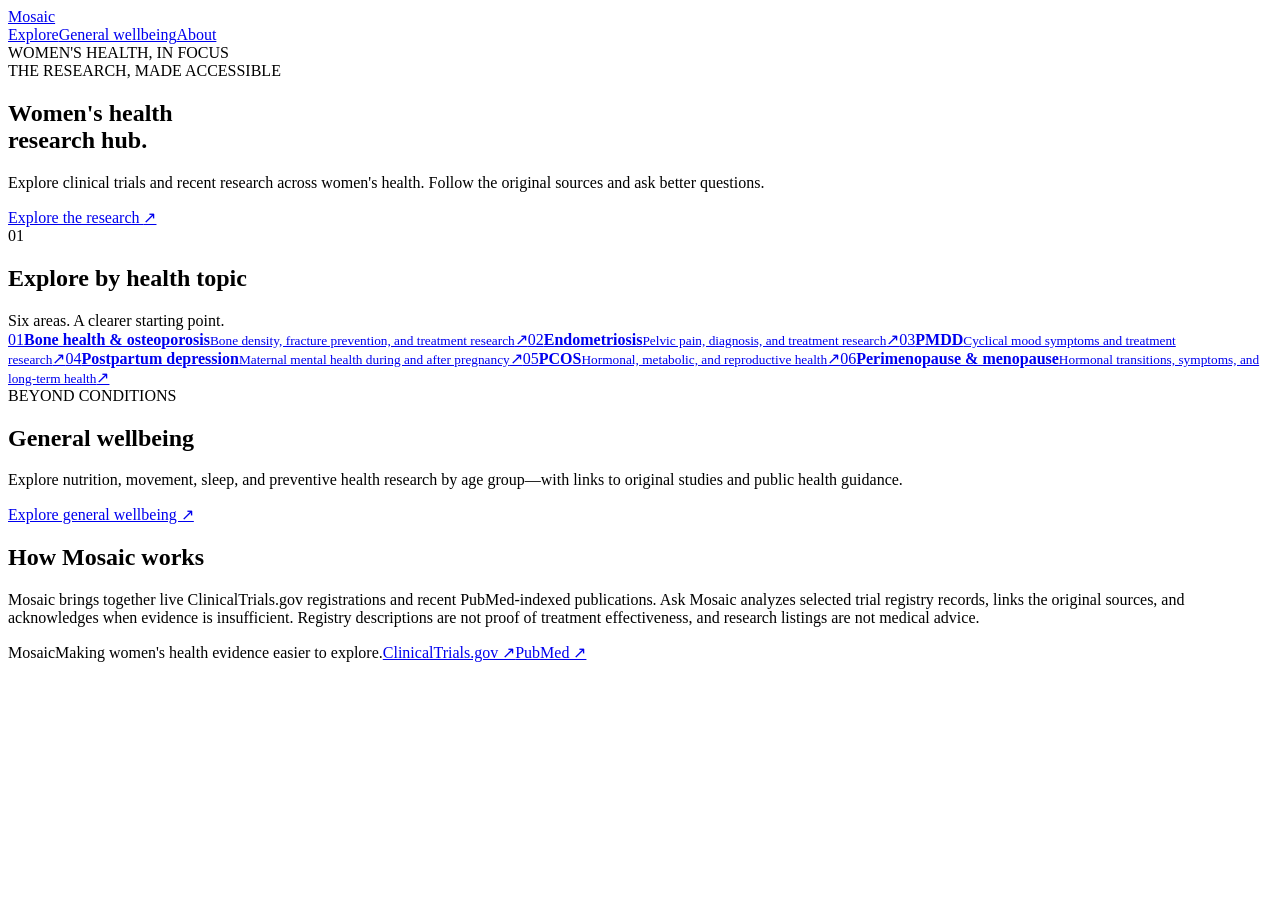
==== commit b2e75d21: "Simplify wellbeing and How Mosaic works homepage headings" ====
--- a/app/static/index.html
+++ b/app/static/index.html
@@ -1 +1 @@
-<!doctype html><html lang="en"><head><meta charset="utf-8"><meta name="viewport" content="width=device-width,initial-scale=1"><title>Mosaic · Women's Health Research Hub</title><link rel="stylesheet" href="/static/styles.css?v=5"><link rel="stylesheet" href="/static/hub.css?v=5"></head><body class="hub-page"><header><a class="brand" href="/" aria-label="Mosaic home">Mosaic</a><nav aria-label="Main navigation"><a href="#explore">Explore</a><a href="/wellbeing">General wellbeing</a><a href="#about">About</a></nav><span class="header-note">WOMEN'S HEALTH, IN FOCUS</span></header><main class="hub-main"><section class="hub-hero"><span class="kicker">THE RESEARCH, MADE ACCESSIBLE</span><h1>Women's health<br><span>research hub.</span></h1><p>Explore clinical trials and recent research across women's health. Follow the original sources and ask better questions.</p><a class="hero-link" href="#explore">Explore the research <span aria-hidden="true">↗</span></a></section><section id="explore" class="hub-topics"><div class="section-top"><div><span class="section-number">01</span><h2>Explore by health topic</h2></div><span class="subtle">Six areas. A clearer starting point.</span></div><div class="topic-grid"><a class="topic-tile sage" href="/explore/bone-health"><span class="tile-art"><span class="tile-number">01</span><span class="art-lines"></span></span><span class="tile-copy"><strong>Bone health & osteoporosis</strong><small>Bone density, fracture prevention, and treatment research</small><span class="tile-arrow">↗</span></span></a><a class="topic-tile coral" href="/explore/endometriosis"><span class="tile-art"><span class="tile-number">02</span><span class="art-lines"></span></span><span class="tile-copy"><strong>Endometriosis</strong><small>Pelvic pain, diagnosis, and treatment research</small><span class="tile-arrow">↗</span></span></a><a class="topic-tile lilac" href="/explore/pmdd"><span class="tile-art"><span class="tile-number">03</span><span class="art-lines"></span></span><span class="tile-copy"><strong>PMDD</strong><small>Cyclical mood symptoms and treatment research</small><span class="tile-arrow">↗</span></span></a><a class="topic-tile blue" href="/explore/postpartum-depression"><span class="tile-art"><span class="tile-number">04</span><span class="art-lines"></span></span><span class="tile-copy"><strong>Postpartum depression</strong><small>Maternal mental health during and after pregnancy</small><span class="tile-arrow">↗</span></span></a><a class="topic-tile mint" href="/explore/pcos"><span class="tile-art"><span class="tile-number">05</span><span class="art-lines"></span></span><span class="tile-copy"><strong>PCOS</strong><small>Hormonal, metabolic, and reproductive health</small><span class="tile-arrow">↗</span></span></a><a class="topic-tile gold" href="/explore/menopause"><span class="tile-art"><span class="tile-number">06</span><span class="art-lines"></span></span><span class="tile-copy"><strong>Perimenopause & menopause</strong><small>Hormonal transitions, symptoms, and long-term health</small><span class="tile-arrow">↗</span></span></a></div></section><section class="wellbeing-feature"><span class="kicker">BEYOND CONDITIONS</span><h2>Wellbeing, through the years.</h2><p>Explore nutrition, movement, sleep, and preventive health research by age group—with links to original studies and public health guidance.</p><a class="hero-link" href="/wellbeing">Explore general wellbeing ↗</a></section><section id="about" class="hub-about"><span class="kicker">HOW MOSAIC WORKS</span><h2>Curiosity, with sources.</h2><p>Mosaic brings together live ClinicalTrials.gov registrations and recent PubMed-indexed publications. Ask Mosaic analyzes selected trial registry records, links the original sources, and acknowledges when evidence is insufficient. Registry descriptions are not proof of treatment effectiveness, and research listings are not medical advice.</p></section></main><footer><span class="brand-small">Mosaic</span><span>Making women's health evidence easier to explore.</span><a href="https://clinicaltrials.gov" target="_blank" rel="noopener noreferrer">ClinicalTrials.gov ↗</a><a href="https://pubmed.ncbi.nlm.nih.gov" target="_blank" rel="noopener noreferrer">PubMed ↗</a></footer></body></html>+<!doctype html><html lang="en"><head><meta charset="utf-8"><meta name="viewport" content="width=device-width,initial-scale=1"><title>Mosaic · Women's Health Research Hub</title><link rel="stylesheet" href="/static/styles.css?v=5"><link rel="stylesheet" href="/static/hub.css?v=5"></head><body class="hub-page"><header><a class="brand" href="/" aria-label="Mosaic home">Mosaic</a><nav aria-label="Main navigation"><a href="#explore">Explore</a><a href="/wellbeing">General wellbeing</a><a href="#about">About</a></nav><span class="header-note">WOMEN'S HEALTH, IN FOCUS</span></header><main class="hub-main"><section class="hub-hero"><span class="kicker">THE RESEARCH, MADE ACCESSIBLE</span><h1>Women's health<br><span>research hub.</span></h1><p>Explore clinical trials and recent research across women's health. Follow the original sources and ask better questions.</p><a class="hero-link" href="#explore">Explore the research <span aria-hidden="true">↗</span></a></section><section id="explore" class="hub-topics"><div class="section-top"><div><span class="section-number">01</span><h2>Explore by health topic</h2></div><span class="subtle">Six areas. A clearer starting point.</span></div><div class="topic-grid"><a class="topic-tile sage" href="/explore/bone-health"><span class="tile-art"><span class="tile-number">01</span><span class="art-lines"></span></span><span class="tile-copy"><strong>Bone health & osteoporosis</strong><small>Bone density, fracture prevention, and treatment research</small><span class="tile-arrow">↗</span></span></a><a class="topic-tile coral" href="/explore/endometriosis"><span class="tile-art"><span class="tile-number">02</span><span class="art-lines"></span></span><span class="tile-copy"><strong>Endometriosis</strong><small>Pelvic pain, diagnosis, and treatment research</small><span class="tile-arrow">↗</span></span></a><a class="topic-tile lilac" href="/explore/pmdd"><span class="tile-art"><span class="tile-number">03</span><span class="art-lines"></span></span><span class="tile-copy"><strong>PMDD</strong><small>Cyclical mood symptoms and treatment research</small><span class="tile-arrow">↗</span></span></a><a class="topic-tile blue" href="/explore/postpartum-depression"><span class="tile-art"><span class="tile-number">04</span><span class="art-lines"></span></span><span class="tile-copy"><strong>Postpartum depression</strong><small>Maternal mental health during and after pregnancy</small><span class="tile-arrow">↗</span></span></a><a class="topic-tile mint" href="/explore/pcos"><span class="tile-art"><span class="tile-number">05</span><span class="art-lines"></span></span><span class="tile-copy"><strong>PCOS</strong><small>Hormonal, metabolic, and reproductive health</small><span class="tile-arrow">↗</span></span></a><a class="topic-tile gold" href="/explore/menopause"><span class="tile-art"><span class="tile-number">06</span><span class="art-lines"></span></span><span class="tile-copy"><strong>Perimenopause & menopause</strong><small>Hormonal transitions, symptoms, and long-term health</small><span class="tile-arrow">↗</span></span></a></div></section><section class="wellbeing-feature"><span class="kicker">BEYOND CONDITIONS</span><h2>General wellbeing</h2><p>Explore nutrition, movement, sleep, and preventive health research by age group—with links to original studies and public health guidance.</p><a class="hero-link" href="/wellbeing">Explore general wellbeing ↗</a></section><section id="about" class="hub-about"><h2>How Mosaic works</h2><p>Mosaic brings together live ClinicalTrials.gov registrations and recent PubMed-indexed publications. Ask Mosaic analyzes selected trial registry records, links the original sources, and acknowledges when evidence is insufficient. Registry descriptions are not proof of treatment effectiveness, and research listings are not medical advice.</p></section></main><footer><span class="brand-small">Mosaic</span><span>Making women's health evidence easier to explore.</span><a href="https://clinicaltrials.gov" target="_blank" rel="noopener noreferrer">ClinicalTrials.gov ↗</a><a href="https://pubmed.ncbi.nlm.nih.gov" target="_blank" rel="noopener noreferrer">PubMed ↗</a></footer></body></html>
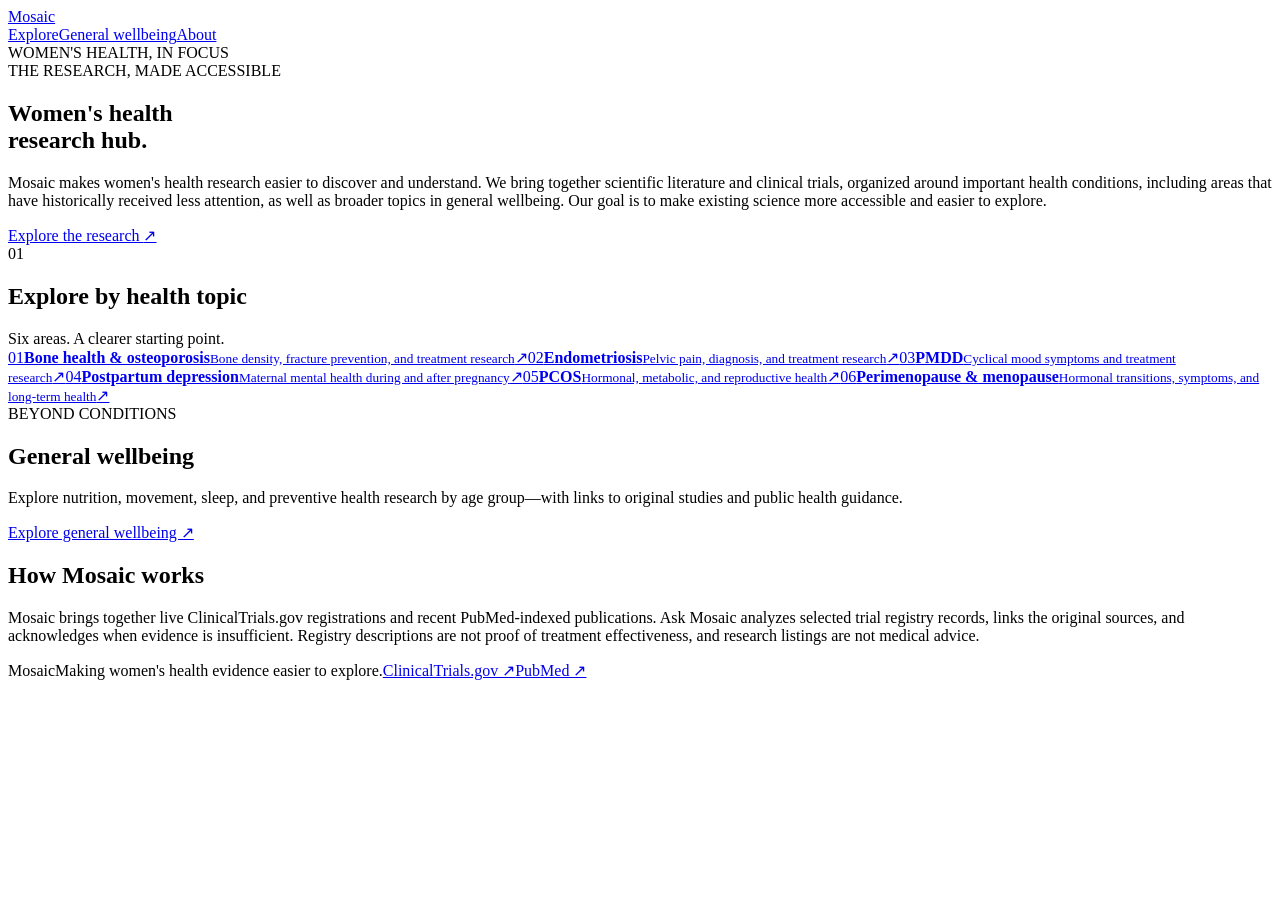
==== commit 3256443c: "Add homepage mission statement" ====
--- a/app/static/index.html
+++ b/app/static/index.html
@@ -1 +1 @@
-<!doctype html><html lang="en"><head><meta charset="utf-8"><meta name="viewport" content="width=device-width,initial-scale=1"><title>Mosaic · Women's Health Research Hub</title><link rel="stylesheet" href="/static/styles.css?v=5"><link rel="stylesheet" href="/static/hub.css?v=5"></head><body class="hub-page"><header><a class="brand" href="/" aria-label="Mosaic home">Mosaic</a><nav aria-label="Main navigation"><a href="#explore">Explore</a><a href="/wellbeing">General wellbeing</a><a href="#about">About</a></nav><span class="header-note">WOMEN'S HEALTH, IN FOCUS</span></header><main class="hub-main"><section class="hub-hero"><span class="kicker">THE RESEARCH, MADE ACCESSIBLE</span><h1>Women's health<br><span>research hub.</span></h1><p>Explore clinical trials and recent research across women's health. Follow the original sources and ask better questions.</p><a class="hero-link" href="#explore">Explore the research <span aria-hidden="true">↗</span></a></section><section id="explore" class="hub-topics"><div class="section-top"><div><span class="section-number">01</span><h2>Explore by health topic</h2></div><span class="subtle">Six areas. A clearer starting point.</span></div><div class="topic-grid"><a class="topic-tile sage" href="/explore/bone-health"><span class="tile-art"><span class="tile-number">01</span><span class="art-lines"></span></span><span class="tile-copy"><strong>Bone health & osteoporosis</strong><small>Bone density, fracture prevention, and treatment research</small><span class="tile-arrow">↗</span></span></a><a class="topic-tile coral" href="/explore/endometriosis"><span class="tile-art"><span class="tile-number">02</span><span class="art-lines"></span></span><span class="tile-copy"><strong>Endometriosis</strong><small>Pelvic pain, diagnosis, and treatment research</small><span class="tile-arrow">↗</span></span></a><a class="topic-tile lilac" href="/explore/pmdd"><span class="tile-art"><span class="tile-number">03</span><span class="art-lines"></span></span><span class="tile-copy"><strong>PMDD</strong><small>Cyclical mood symptoms and treatment research</small><span class="tile-arrow">↗</span></span></a><a class="topic-tile blue" href="/explore/postpartum-depression"><span class="tile-art"><span class="tile-number">04</span><span class="art-lines"></span></span><span class="tile-copy"><strong>Postpartum depression</strong><small>Maternal mental health during and after pregnancy</small><span class="tile-arrow">↗</span></span></a><a class="topic-tile mint" href="/explore/pcos"><span class="tile-art"><span class="tile-number">05</span><span class="art-lines"></span></span><span class="tile-copy"><strong>PCOS</strong><small>Hormonal, metabolic, and reproductive health</small><span class="tile-arrow">↗</span></span></a><a class="topic-tile gold" href="/explore/menopause"><span class="tile-art"><span class="tile-number">06</span><span class="art-lines"></span></span><span class="tile-copy"><strong>Perimenopause & menopause</strong><small>Hormonal transitions, symptoms, and long-term health</small><span class="tile-arrow">↗</span></span></a></div></section><section class="wellbeing-feature"><span class="kicker">BEYOND CONDITIONS</span><h2>General wellbeing</h2><p>Explore nutrition, movement, sleep, and preventive health research by age group—with links to original studies and public health guidance.</p><a class="hero-link" href="/wellbeing">Explore general wellbeing ↗</a></section><section id="about" class="hub-about"><h2>How Mosaic works</h2><p>Mosaic brings together live ClinicalTrials.gov registrations and recent PubMed-indexed publications. Ask Mosaic analyzes selected trial registry records, links the original sources, and acknowledges when evidence is insufficient. Registry descriptions are not proof of treatment effectiveness, and research listings are not medical advice.</p></section></main><footer><span class="brand-small">Mosaic</span><span>Making women's health evidence easier to explore.</span><a href="https://clinicaltrials.gov" target="_blank" rel="noopener noreferrer">ClinicalTrials.gov ↗</a><a href="https://pubmed.ncbi.nlm.nih.gov" target="_blank" rel="noopener noreferrer">PubMed ↗</a></footer></body></html>+<!doctype html><html lang="en"><head><meta charset="utf-8"><meta name="viewport" content="width=device-width,initial-scale=1"><title>Mosaic · Women's Health Research Hub</title><link rel="stylesheet" href="/static/styles.css?v=5"><link rel="stylesheet" href="/static/hub.css?v=6"></head><body class="hub-page"><header><a class="brand" href="/" aria-label="Mosaic home">Mosaic</a><nav aria-label="Main navigation"><a href="#explore">Explore</a><a href="/wellbeing">General wellbeing</a><a href="#about">About</a></nav><span class="header-note">WOMEN'S HEALTH, IN FOCUS</span></header><main class="hub-main"><section class="hub-hero"><span class="kicker">THE RESEARCH, MADE ACCESSIBLE</span><h1>Women's health<br>research hub.</h1><p>Mosaic makes women's health research easier to discover and understand. We bring together scientific literature and clinical trials, organized around important health conditions, including areas that have historically received less attention, as well as broader topics in general wellbeing. Our goal is to make existing science more accessible and easier to explore.</p><a class="hero-link" href="#explore">Explore the research <span aria-hidden="true">↗</span></a></section><section id="explore" class="hub-topics"><div class="section-top"><div><span class="section-number">01</span><h2>Explore by health topic</h2></div><span class="subtle">Six areas. A clearer starting point.</span></div><div class="topic-grid"><a class="topic-tile sage" href="/explore/bone-health"><span class="tile-art"><span class="tile-number">01</span><span class="art-lines"></span></span><span class="tile-copy"><strong>Bone health & osteoporosis</strong><small>Bone density, fracture prevention, and treatment research</small><span class="tile-arrow">↗</span></span></a><a class="topic-tile coral" href="/explore/endometriosis"><span class="tile-art"><span class="tile-number">02</span><span class="art-lines"></span></span><span class="tile-copy"><strong>Endometriosis</strong><small>Pelvic pain, diagnosis, and treatment research</small><span class="tile-arrow">↗</span></span></a><a class="topic-tile lilac" href="/explore/pmdd"><span class="tile-art"><span class="tile-number">03</span><span class="art-lines"></span></span><span class="tile-copy"><strong>PMDD</strong><small>Cyclical mood symptoms and treatment research</small><span class="tile-arrow">↗</span></span></a><a class="topic-tile blue" href="/explore/postpartum-depression"><span class="tile-art"><span class="tile-number">04</span><span class="art-lines"></span></span><span class="tile-copy"><strong>Postpartum depression</strong><small>Maternal mental health during and after pregnancy</small><span class="tile-arrow">↗</span></span></a><a class="topic-tile mint" href="/explore/pcos"><span class="tile-art"><span class="tile-number">05</span><span class="art-lines"></span></span><span class="tile-copy"><strong>PCOS</strong><small>Hormonal, metabolic, and reproductive health</small><span class="tile-arrow">↗</span></span></a><a class="topic-tile gold" href="/explore/menopause"><span class="tile-art"><span class="tile-number">06</span><span class="art-lines"></span></span><span class="tile-copy"><strong>Perimenopause & menopause</strong><small>Hormonal transitions, symptoms, and long-term health</small><span class="tile-arrow">↗</span></span></a></div></section><section class="wellbeing-feature"><span class="kicker">BEYOND CONDITIONS</span><h2>General wellbeing</h2><p>Explore nutrition, movement, sleep, and preventive health research by age group—with links to original studies and public health guidance.</p><a class="hero-link" href="/wellbeing">Explore general wellbeing ↗</a></section><section id="about" class="hub-about"><h2>How Mosaic works</h2><p>Mosaic brings together live ClinicalTrials.gov registrations and recent PubMed-indexed publications. Ask Mosaic analyzes selected trial registry records, links the original sources, and acknowledges when evidence is insufficient. Registry descriptions are not proof of treatment effectiveness, and research listings are not medical advice.</p></section></main><footer><span class="brand-small">Mosaic</span><span>Making women's health evidence easier to explore.</span><a href="https://clinicaltrials.gov" target="_blank" rel="noopener noreferrer">ClinicalTrials.gov ↗</a><a href="https://pubmed.ncbi.nlm.nih.gov" target="_blank" rel="noopener noreferrer">PubMed ↗</a></footer></body></html>
